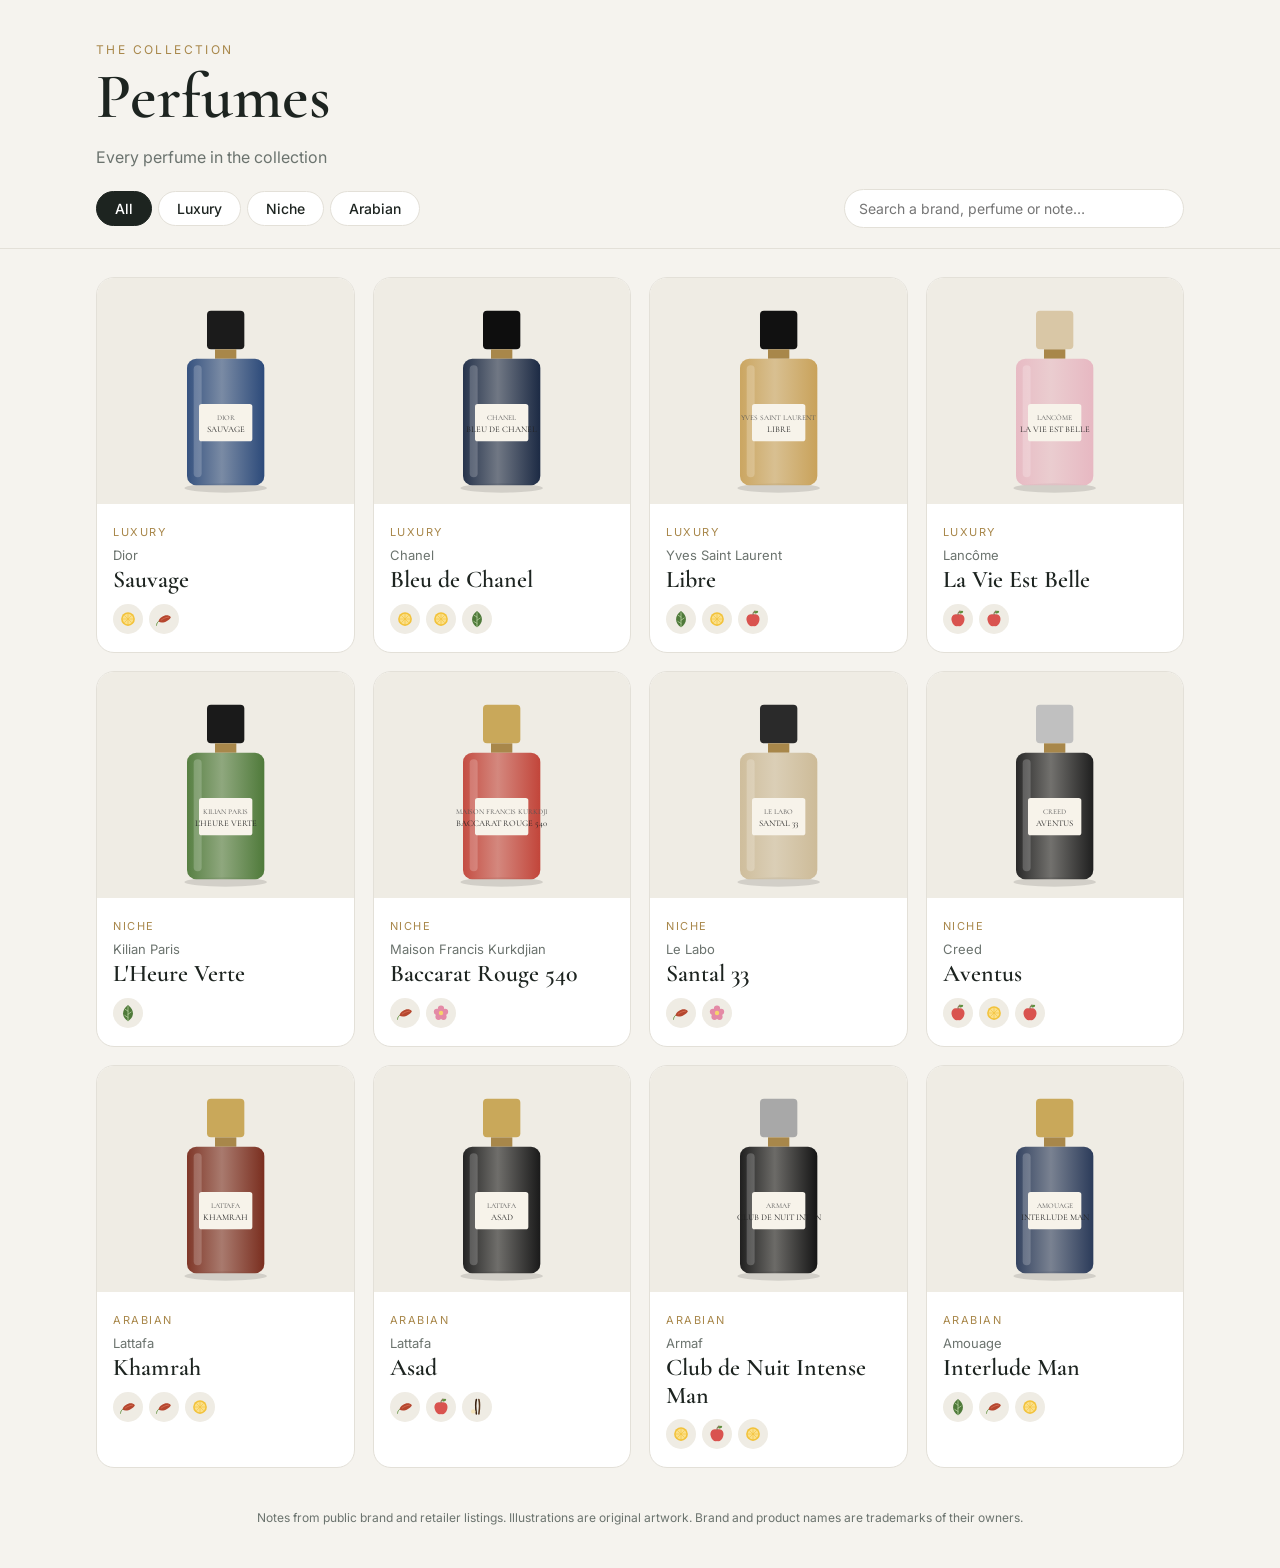
==== perfume/index.html @ 39f1ff98 "Turn perfume page into catalog with Luxury, Niche and Arabian sections Cards open a detail popup wit" ====
<!doctype html>
<html lang="en">
<head>
<meta charset="utf-8">
<meta name="viewport" content="width=device-width, initial-scale=1">
<title>Perfume Collection</title>
<meta name="description" content="Luxury, niche and Arabian perfumes with full notes pyramids.">
<link rel="preconnect" href="https://fonts.googleapis.com">
<link href="https://fonts.googleapis.com/css2?family=Cormorant+Garamond:wght@500;600&family=Inter:wght@400;500;600&display=swap" rel="stylesheet">
<link rel="stylesheet" href="style.css">
</head>
<body>
<header class="top">
  <div class="wrap">
    <p class="eyebrow">The Collection</p>
    <h1>Perfumes</h1>
    <p class="muted" id="catDesc"></p>
    <div class="bar">
      <nav id="tabs" role="tablist" aria-label="Categories"></nav>
      <input id="search" type="search" placeholder="Search a brand, perfume or note…" aria-label="Search">
    </div>
  </div>
</header>

<main class="wrap">
  <div id="grid" class="grid"></div>
  <p class="foot">Notes from public brand and retailer listings. Illustrations are original artwork. Brand and product names are trademarks of their owners.</p>
</main>

<dialog id="detail" aria-labelledby="dTitle">
  <button id="closeBtn" class="close" aria-label="Close">×</button>
  <div id="detailBody"></div>
</dialog>

<script src="perfumes.js"></script>
<script src="app.js"></script>
</body>
</html>
---- perfume/style.css ----
:root{
  --bg:#f5f3ee; --card:#fff; --ink:#1d2420; --muted:#6b736e; --line:#e3e0d8;
  --accent:#1d2420; --accent-ink:#fff; --gold:#a8874a; --soft:#efece4;
}
@media (prefers-color-scheme: dark){
  :root:not([data-theme="light"]){
    --bg:#111412; --card:#1a1e1b; --ink:#ecefe9; --muted:#9aa39d; --line:#2c332f;
    --accent:#e7d6b0; --accent-ink:#111; --gold:#cfae6e; --soft:#222824;
  }
}
:root[data-theme="dark"]{
  --bg:#111412; --card:#1a1e1b; --ink:#ecefe9; --muted:#9aa39d; --line:#2c332f;
  --accent:#e7d6b0; --accent-ink:#111; --gold:#cfae6e; --soft:#222824;
}
*{box-sizing:border-box}
body{margin:0;background:var(--bg);color:var(--ink);font:16px/1.6 Inter,system-ui,sans-serif}
.wrap{max-width:1120px;margin:0 auto;padding:0 16px}
h1,h2,h3{font-family:"Cormorant Garamond",Georgia,serif;font-weight:600;margin:0}
h1{font-size:clamp(40px,7vw,64px);line-height:1}
.muted{color:var(--muted)}
.eyebrow{font-size:12px;letter-spacing:.2em;text-transform:uppercase;color:var(--gold);margin:0 0 6px}

/* Header + tabs */
.top{padding:40px 0 20px;border-bottom:1px solid var(--line);margin-bottom:28px;position:sticky;top:-150px;background:var(--bg);z-index:5}
.bar{display:flex;flex-wrap:wrap;gap:12px;justify-content:space-between;align-items:center;margin-top:18px}
#tabs{display:flex;gap:6px;flex-wrap:wrap}
#tabs button{font:500 14px Inter,sans-serif;border:1px solid var(--line);background:var(--card);color:var(--ink);padding:8px 18px;border-radius:999px;cursor:pointer}
#tabs button[aria-selected="true"]{background:var(--accent);color:var(--accent-ink);border-color:var(--accent)}
#search{flex:1;min-width:200px;max-width:340px;font:14px Inter,sans-serif;padding:10px 14px;border-radius:999px;border:1px solid var(--line);background:var(--card);color:var(--ink)}

/* Grid of cards */
.grid{display:grid;grid-template-columns:repeat(auto-fill,minmax(220px,1fr));gap:18px}
.pcard{all:unset;cursor:pointer;background:var(--card);border:1px solid var(--line);border-radius:18px;overflow:hidden;display:flex;flex-direction:column;transition:transform .2s,box-shadow .2s}
.pcard:hover,.pcard:focus-visible{transform:translateY(-4px);box-shadow:0 14px 30px rgba(0,0,0,.08)}
.pcard:focus-visible{outline:2px solid var(--gold);outline-offset:2px}
.pimg{background:var(--soft);display:flex;justify-content:center;padding:18px 0 8px}
.pimg svg,.pimg img{height:200px;width:auto}
.pbody{padding:14px 16px 18px}
.pcat{font-size:11px;letter-spacing:.14em;text-transform:uppercase;color:var(--gold)}
.pbrand{font-size:13px;color:var(--muted);margin-top:2px}
.pname{font-family:"Cormorant Garamond",serif;font-size:24px;font-weight:600;line-height:1.15}
.pnotes{display:flex;gap:6px;margin-top:10px}
.pnotes span,.note .ic{position:relative;overflow:hidden}
.nphoto{position:absolute;inset:0;width:100%;height:100%;object-fit:cover;border-radius:50%}
.pnotes span{width:30px;height:30px;border-radius:50%;background:var(--soft);display:grid;place-items:center}
.pnotes svg{width:20px;height:20px}
.empty{grid-column:1/-1;text-align:center;color:var(--muted);padding:40px}

/* Detail popup */
dialog{border:none;border-radius:22px;padding:0;width:min(900px,calc(100% - 24px));max-height:calc(100% - 32px);background:var(--card);color:var(--ink)}
dialog::backdrop{background:rgba(10,12,11,.55);backdrop-filter:blur(3px)}
dialog[open]{animation:pop .25s ease}
@keyframes pop{from{opacity:0;transform:translateY(12px)}to{opacity:1;transform:none}}
#detailBody{padding:28px}
.close{position:sticky;top:12px;float:right;margin:12px 12px 0 0;width:40px;height:40px;border-radius:50%;border:1px solid var(--line);background:var(--card);color:var(--ink);font-size:24px;line-height:1;cursor:pointer;z-index:2}
.dhero{display:grid;grid-template-columns:240px 1fr;gap:28px;align-items:center}
.dimg{background:radial-gradient(circle at 50% 45%,color-mix(in srgb,var(--tint) 22%,transparent),transparent 70%);display:flex;justify-content:center;border-radius:16px}
.dimg svg,.dimg img{width:100%;max-width:220px;height:auto}
.dhero h2{font-size:clamp(32px,5vw,46px);line-height:1.05}
.chips{display:flex;flex-wrap:wrap;gap:6px;margin:12px 0}
.chips span{background:var(--accent);color:var(--accent-ink);font-size:12px;font-weight:600;padding:4px 12px;border-radius:999px}
.facts{display:grid;grid-template-columns:repeat(auto-fit,minmax(130px,1fr));gap:12px;margin-top:10px}
.fact{border-top:2px solid var(--gold);padding-top:6px;font-size:14px}
.fact b{display:block;font-size:11px;text-transform:uppercase;letter-spacing:.1em;color:var(--muted)}
.ptitle{text-align:center;font-size:30px;margin:34px 0 4px}
.tier{margin-top:18px;padding-top:14px;border-top:1px solid var(--line)}
.tier h4{font:600 12px Inter,sans-serif;text-transform:uppercase;letter-spacing:.14em;color:var(--gold);text-align:center;margin:0 0 12px}
.notes{display:flex;flex-wrap:wrap;justify-content:center;gap:14px}
.note{width:96px;text-align:center;font-size:13px}
.note .ic{width:68px;height:68px;margin:0 auto 6px;border-radius:50%;background:var(--soft);display:grid;place-items:center}
.note .ic svg{width:42px;height:42px}
.foot{font-size:12px;color:var(--muted);text-align:center;margin:40px 0}

@media (max-width:640px){
  .dhero{grid-template-columns:1fr;text-align:center}
  .dimg svg{max-width:160px}
  .chips{justify-content:center}
  #detailBody{padding:20px 16px}
  .pimg svg{height:160px}
  .grid{grid-template-columns:repeat(2,1fr);gap:12px}
  .pname{font-size:20px}
}
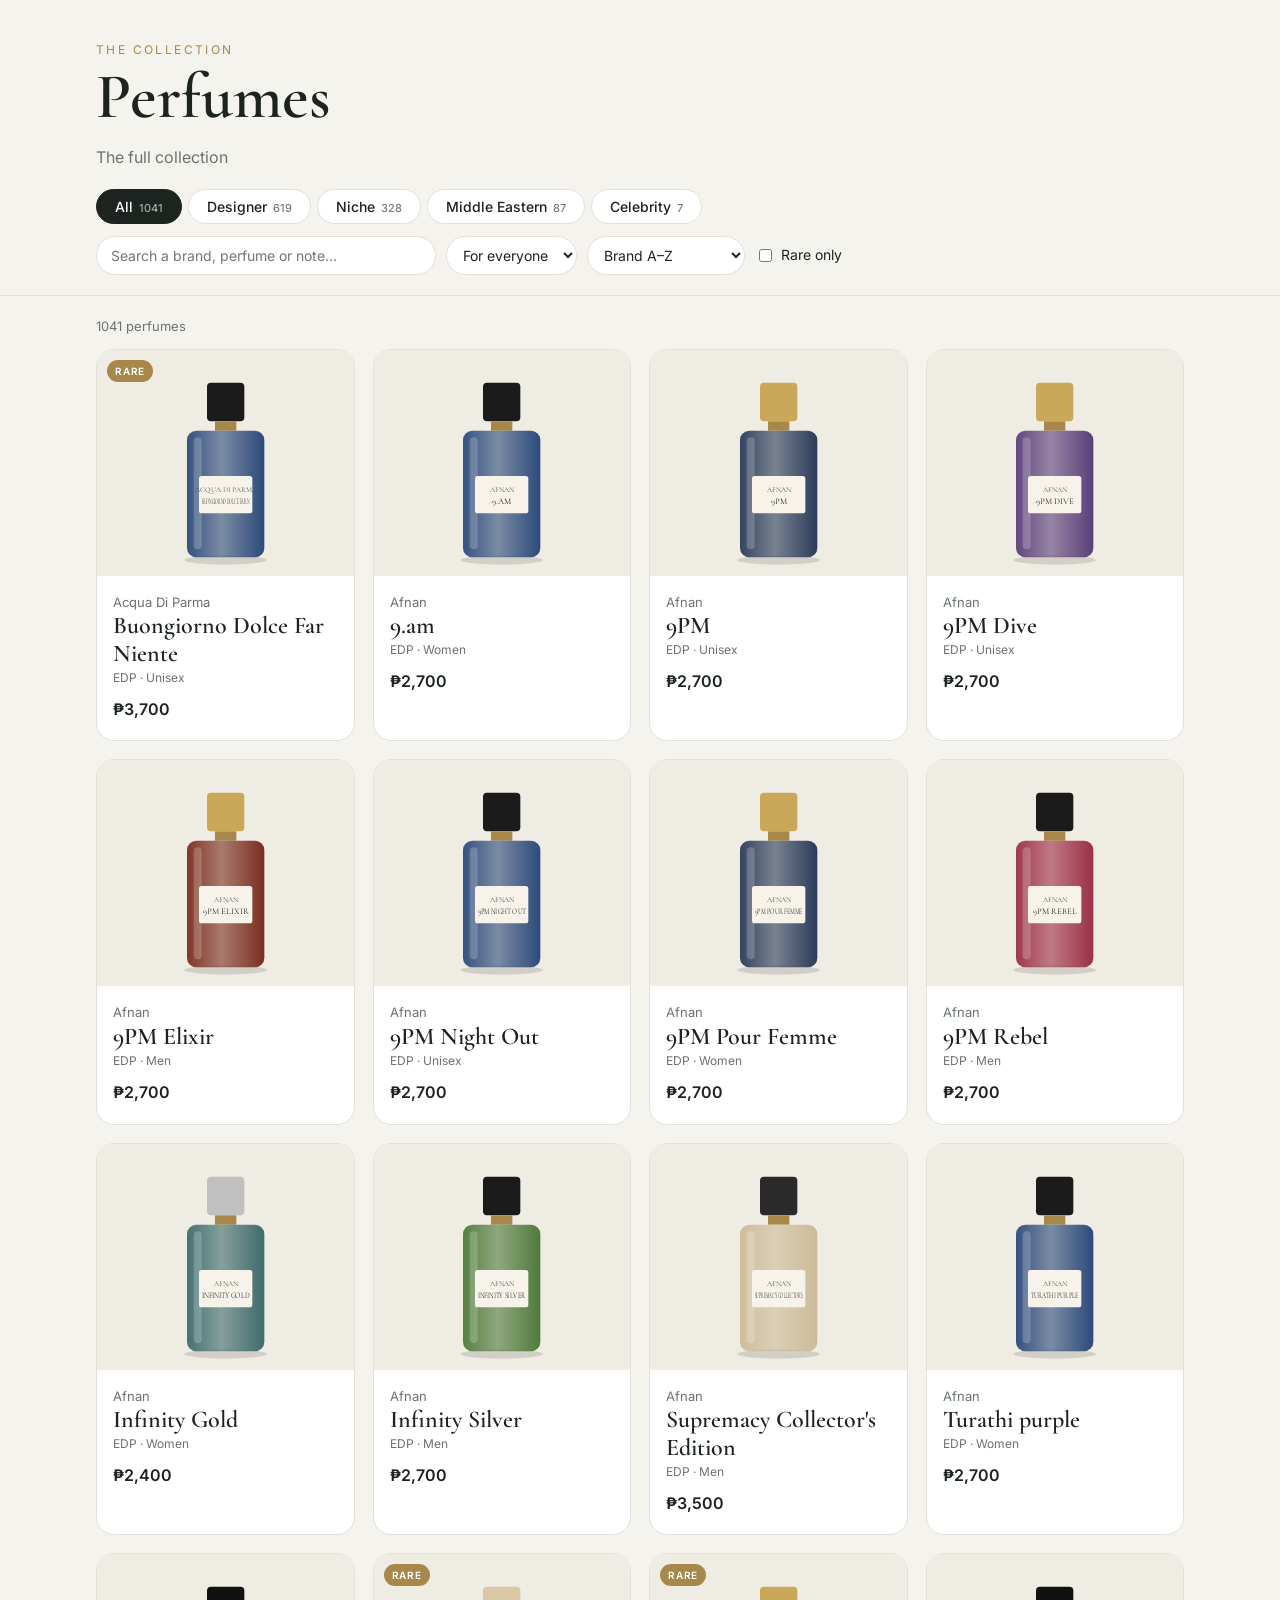
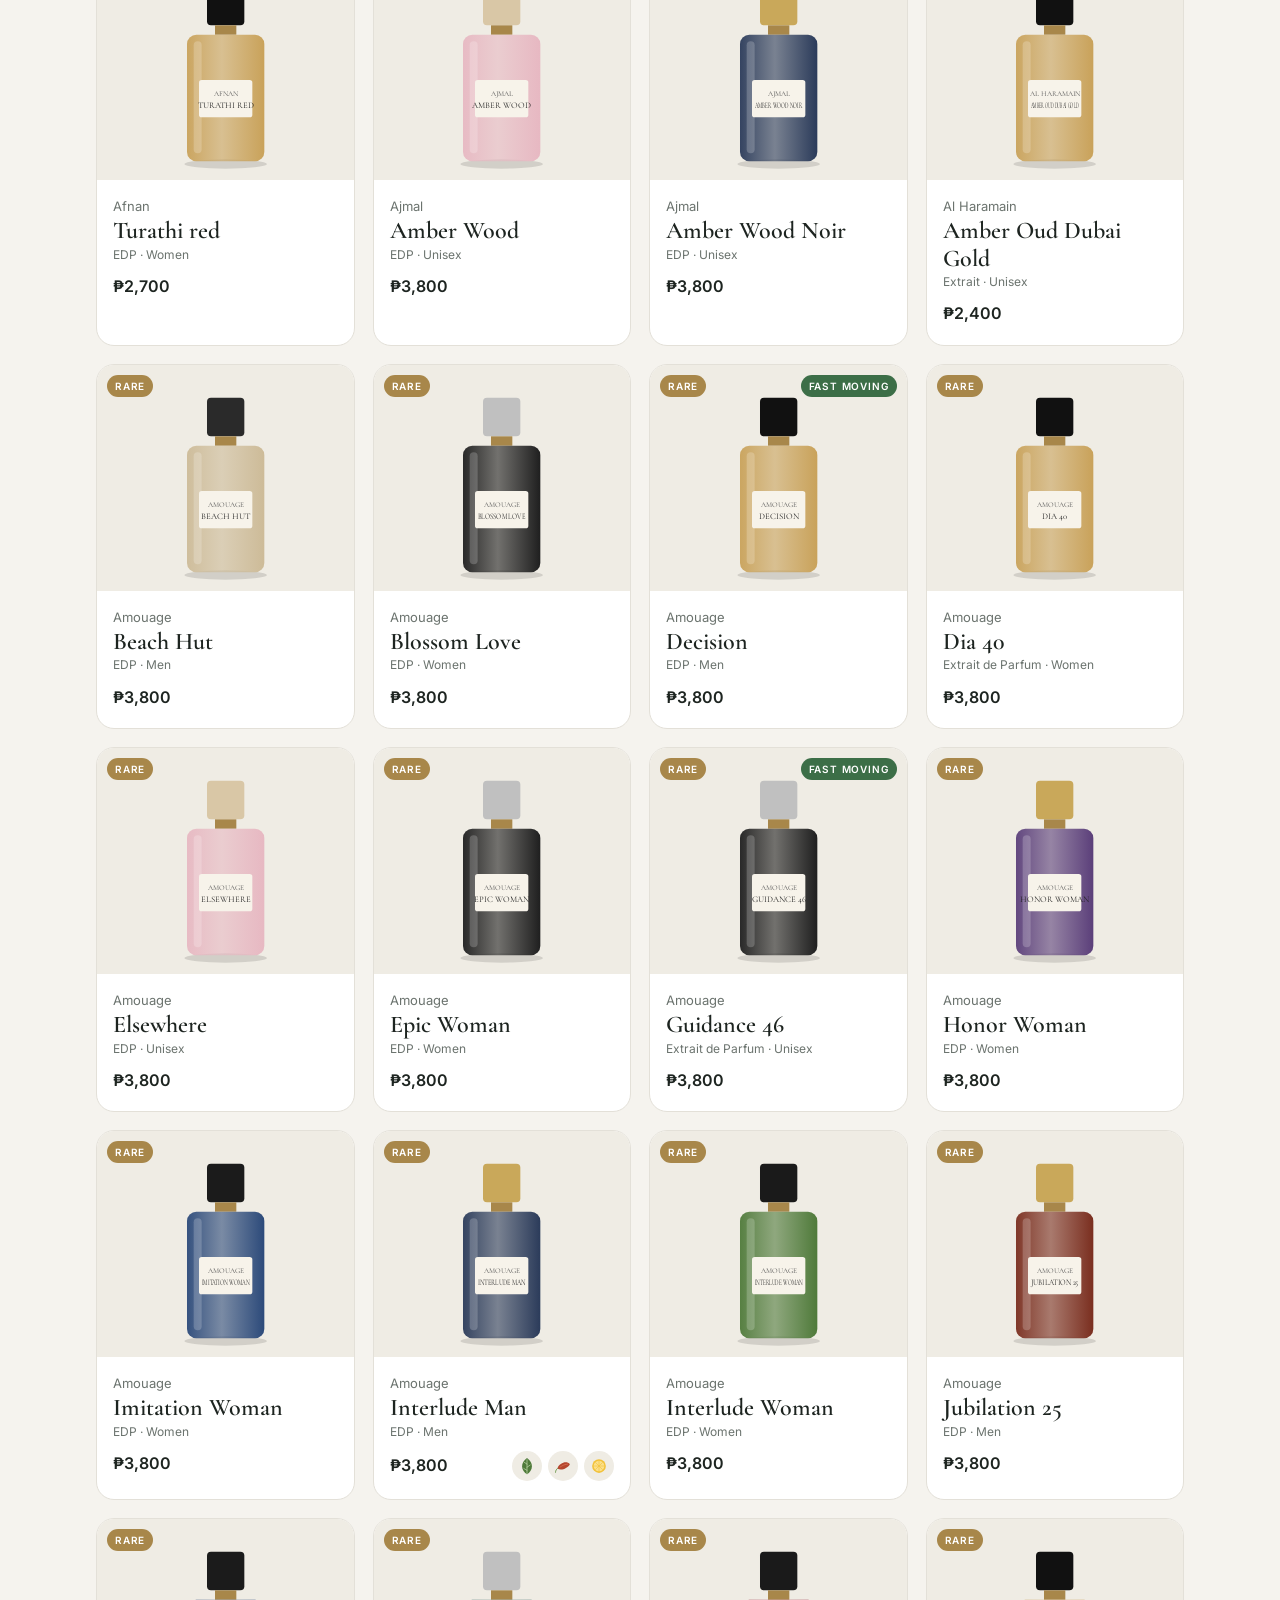
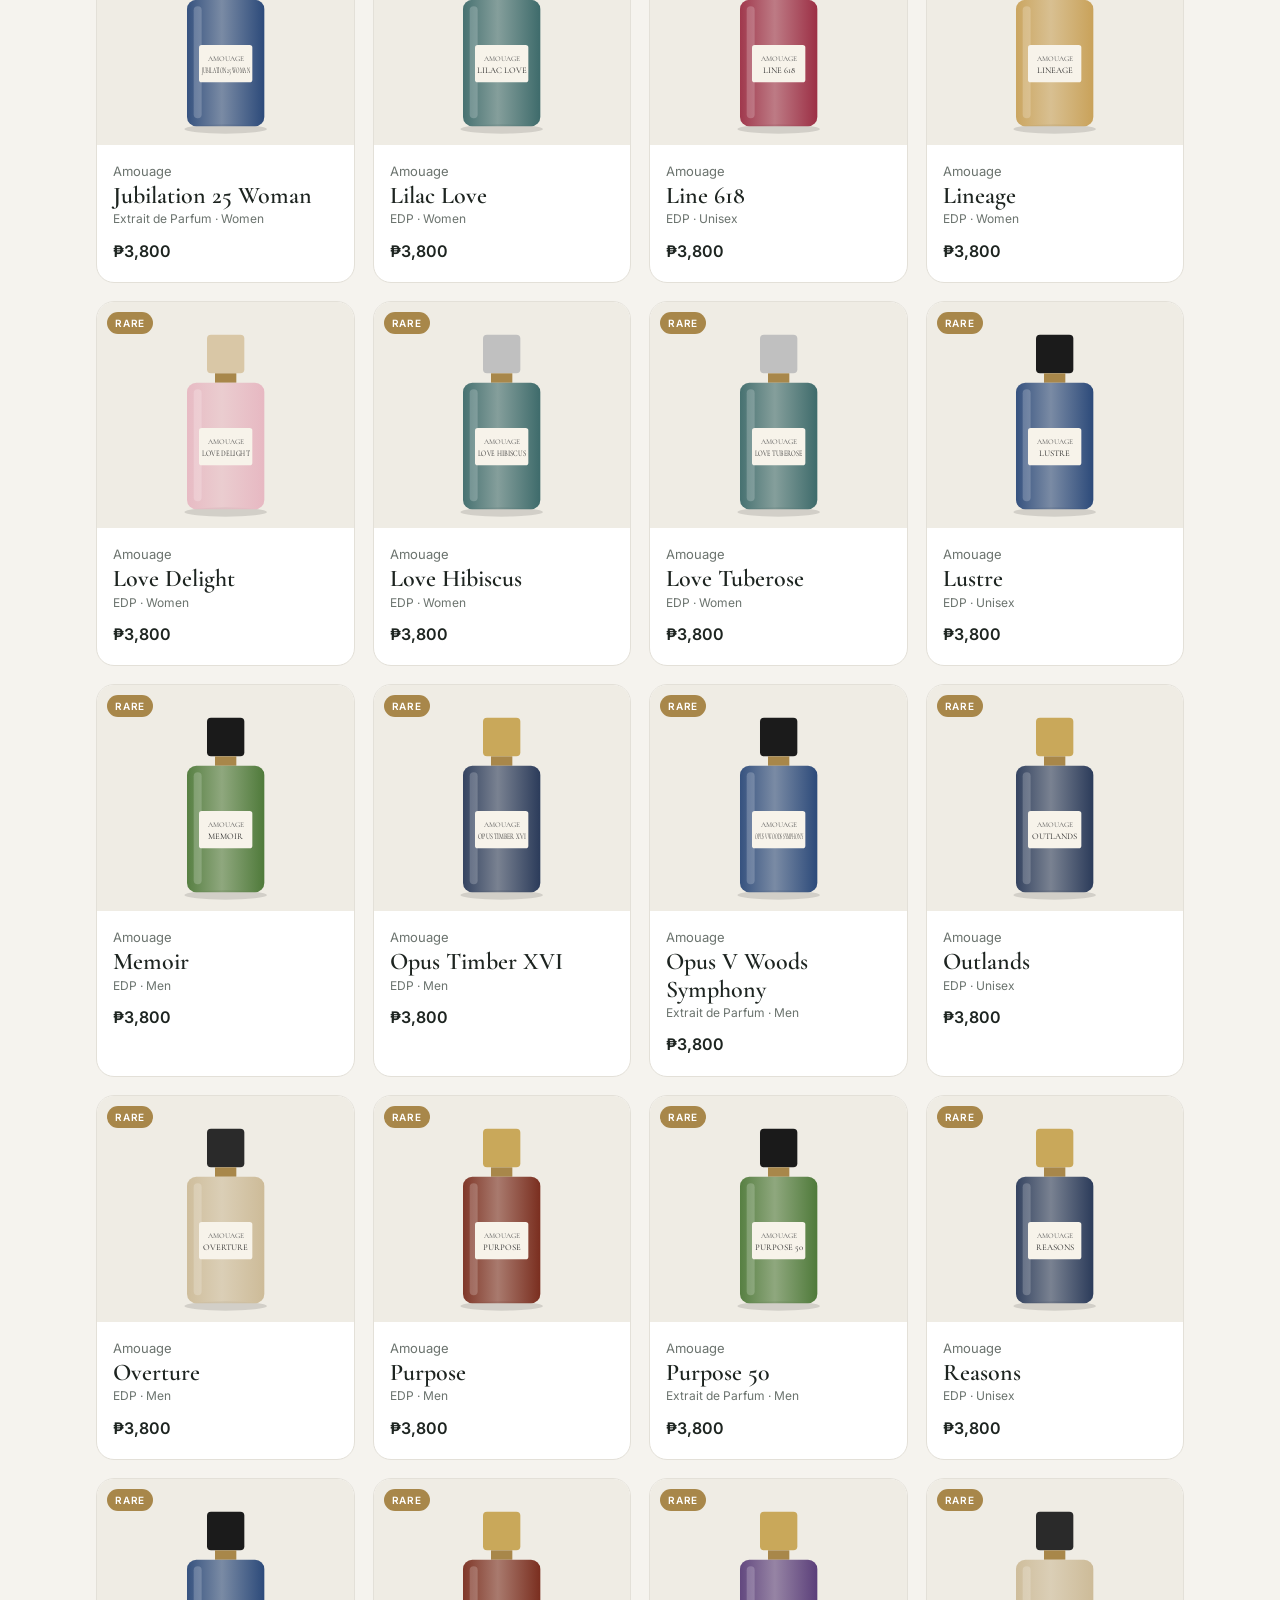
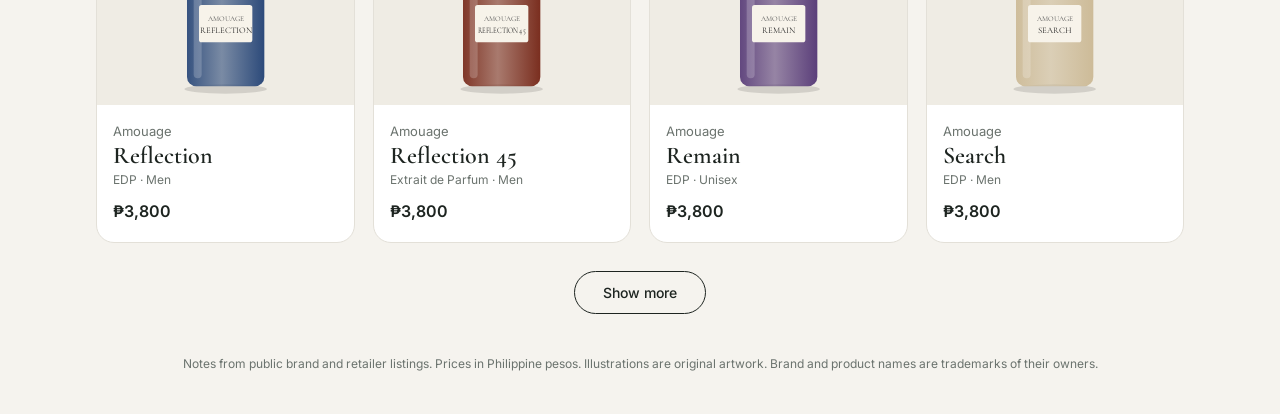
==== commit e68d6244: "Build perfume catalog from the perfume menu sheet Loads all 1,041 perfumes with price, concentration" ====
--- a/perfume/index.html
+++ b/perfume/index.html
@@ -4,7 +4,7 @@
 <meta charset="utf-8">
 <meta name="viewport" content="width=device-width, initial-scale=1">
 <title>Perfume Collection</title>
-<meta name="description" content="Luxury, niche and Arabian perfumes with full notes pyramids.">
+<meta name="description" content="Designer, niche, Middle Eastern and celebrity perfumes with prices and notes pyramids.">
 <link rel="preconnect" href="https://fonts.googleapis.com">
 <link href="https://fonts.googleapis.com/css2?family=Cormorant+Garamond:wght@500;600&family=Inter:wght@400;500;600&display=swap" rel="stylesheet">
 <link rel="stylesheet" href="style.css">
@@ -17,14 +17,21 @@
     <p class="muted" id="catDesc"></p>
     <div class="bar">
       <nav id="tabs" role="tablist" aria-label="Categories"></nav>
+    </div>
+    <div class="filters">
       <input id="search" type="search" placeholder="Search a brand, perfume or note…" aria-label="Search">
+      <select id="gender" aria-label="Gender"><option value="">For everyone</option><option>Men</option><option>Women</option><option>Unisex</option></select>
+      <select id="sort" aria-label="Sort"><option value="brand">Brand A–Z</option><option value="low">Price: low to high</option><option value="high">Price: high to low</option><option value="notes">With notes first</option></select>
+      <label class="toggle"><input id="rare" type="checkbox"> Rare only</label>
     </div>
   </div>
 </header>
 
 <main class="wrap">
+  <p id="count" class="muted count"></p>
   <div id="grid" class="grid"></div>
-  <p class="foot">Notes from public brand and retailer listings. Illustrations are original artwork. Brand and product names are trademarks of their owners.</p>
+  <button id="more" class="more">Show more</button>
+  <p class="foot">Notes from public brand and retailer listings. Prices in Philippine pesos. Illustrations are original artwork. Brand and product names are trademarks of their owners.</p>
 </main>
 
 <dialog id="detail" aria-labelledby="dTitle">
@@ -32,7 +39,8 @@
   <div id="detailBody"></div>
 </dialog>
 
-<script src="perfumes.js"></script>
+<script src="catalog.js"></script>
+<script src="notes.js"></script>
 <script src="app.js"></script>
 </body>
 </html>
--- a/perfume/style.css
+++ b/perfume/style.css
@@ -21,11 +21,15 @@
 .eyebrow{font-size:12px;letter-spacing:.2em;text-transform:uppercase;color:var(--gold);margin:0 0 6px}
 
 /* Header + tabs */
-.top{padding:40px 0 20px;border-bottom:1px solid var(--line);margin-bottom:28px;position:sticky;top:-150px;background:var(--bg);z-index:5}
+.top{padding:40px 0 20px;border-bottom:1px solid var(--line);margin-bottom:20px}
 .bar{display:flex;flex-wrap:wrap;gap:12px;justify-content:space-between;align-items:center;margin-top:18px}
 #tabs{display:flex;gap:6px;flex-wrap:wrap}
 #tabs button{font:500 14px Inter,sans-serif;border:1px solid var(--line);background:var(--card);color:var(--ink);padding:8px 18px;border-radius:999px;cursor:pointer}
 #tabs button[aria-selected="true"]{background:var(--accent);color:var(--accent-ink);border-color:var(--accent)}
+.filters{display:flex;flex-wrap:wrap;gap:10px;margin-top:12px;align-items:center}
+.filters select{font:14px Inter,sans-serif;padding:9px 12px;border-radius:999px;border:1px solid var(--line);background:var(--card);color:var(--ink)}
+.toggle{font-size:14px;display:flex;gap:6px;align-items:center;cursor:pointer}
+#tabs small{opacity:.6;font-size:11px;margin-left:2px}
 #search{flex:1;min-width:200px;max-width:340px;font:14px Inter,sans-serif;padding:10px 14px;border-radius:999px;border:1px solid var(--line);background:var(--card);color:var(--ink)}
 
 /* Grid of cards */
@@ -80,3 +84,19 @@
   .grid{grid-template-columns:repeat(2,1fr);gap:12px}
   .pname{font-size:20px}
 }
+
+/* Catalog extras */
+.pimg{position:relative}
+.badge{position:absolute;top:10px;left:10px;font-size:10px;font-weight:600;letter-spacing:.08em;text-transform:uppercase;padding:3px 8px;border-radius:999px;background:var(--gold);color:#fff;z-index:1}
+.badge.fast{left:auto;right:10px;background:#3c6e47}
+.dprice .badge{position:static;margin-left:6px;vertical-align:middle}
+.pmeta{font-size:12px;color:var(--muted)}
+.prow{display:flex;justify-content:space-between;align-items:center;margin-top:10px;gap:8px}
+.price{font-weight:600}
+.prow .pnotes{margin:0}
+.dprice{font-size:20px;font-weight:600;margin:6px 0 4px}
+.count{font-size:13px;margin:0 0 12px}
+.more{display:block;margin:28px auto 0;font:500 14px Inter,sans-serif;padding:12px 28px;border-radius:999px;border:1px solid var(--ink);background:transparent;color:var(--ink);cursor:pointer}
+.more[hidden]{display:none}
+.soon{text-align:center;margin-top:30px;padding:24px;border:1px dashed var(--line);border-radius:16px}
+.soon h3{font-size:26px}
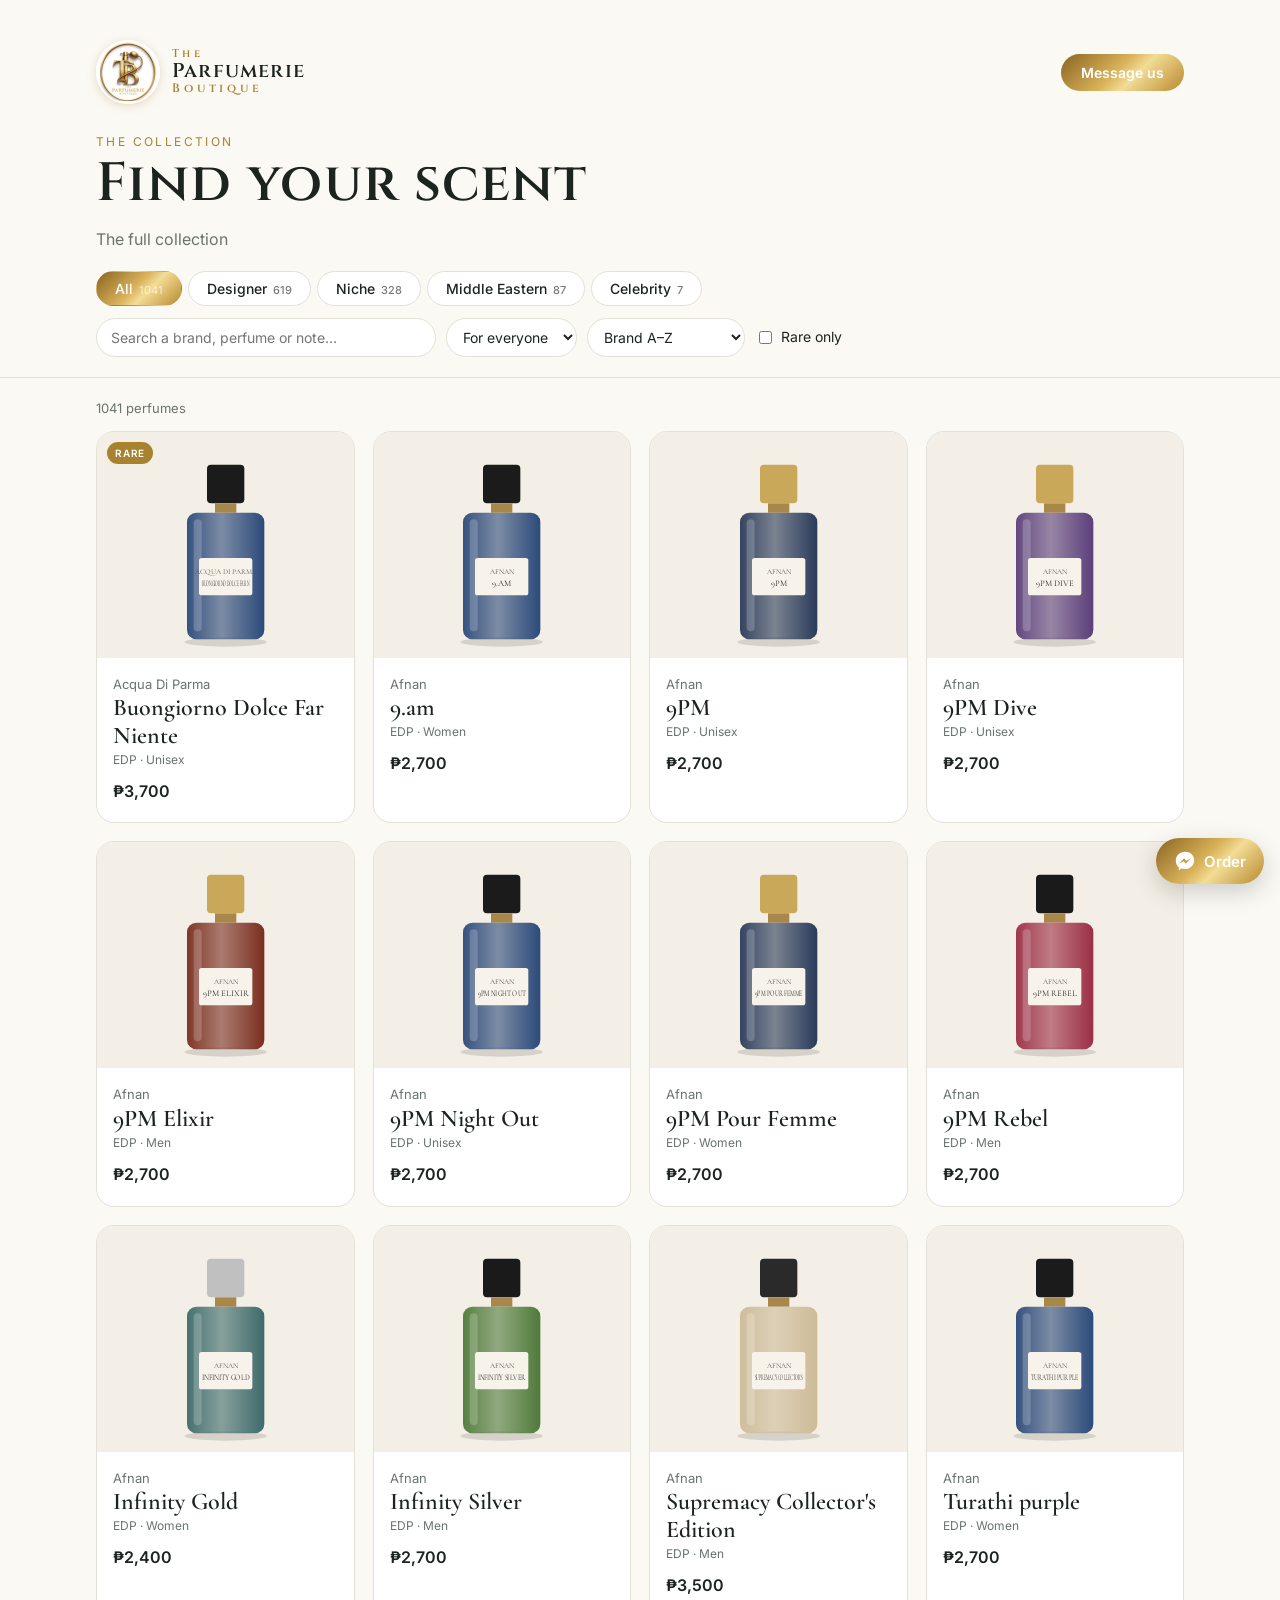
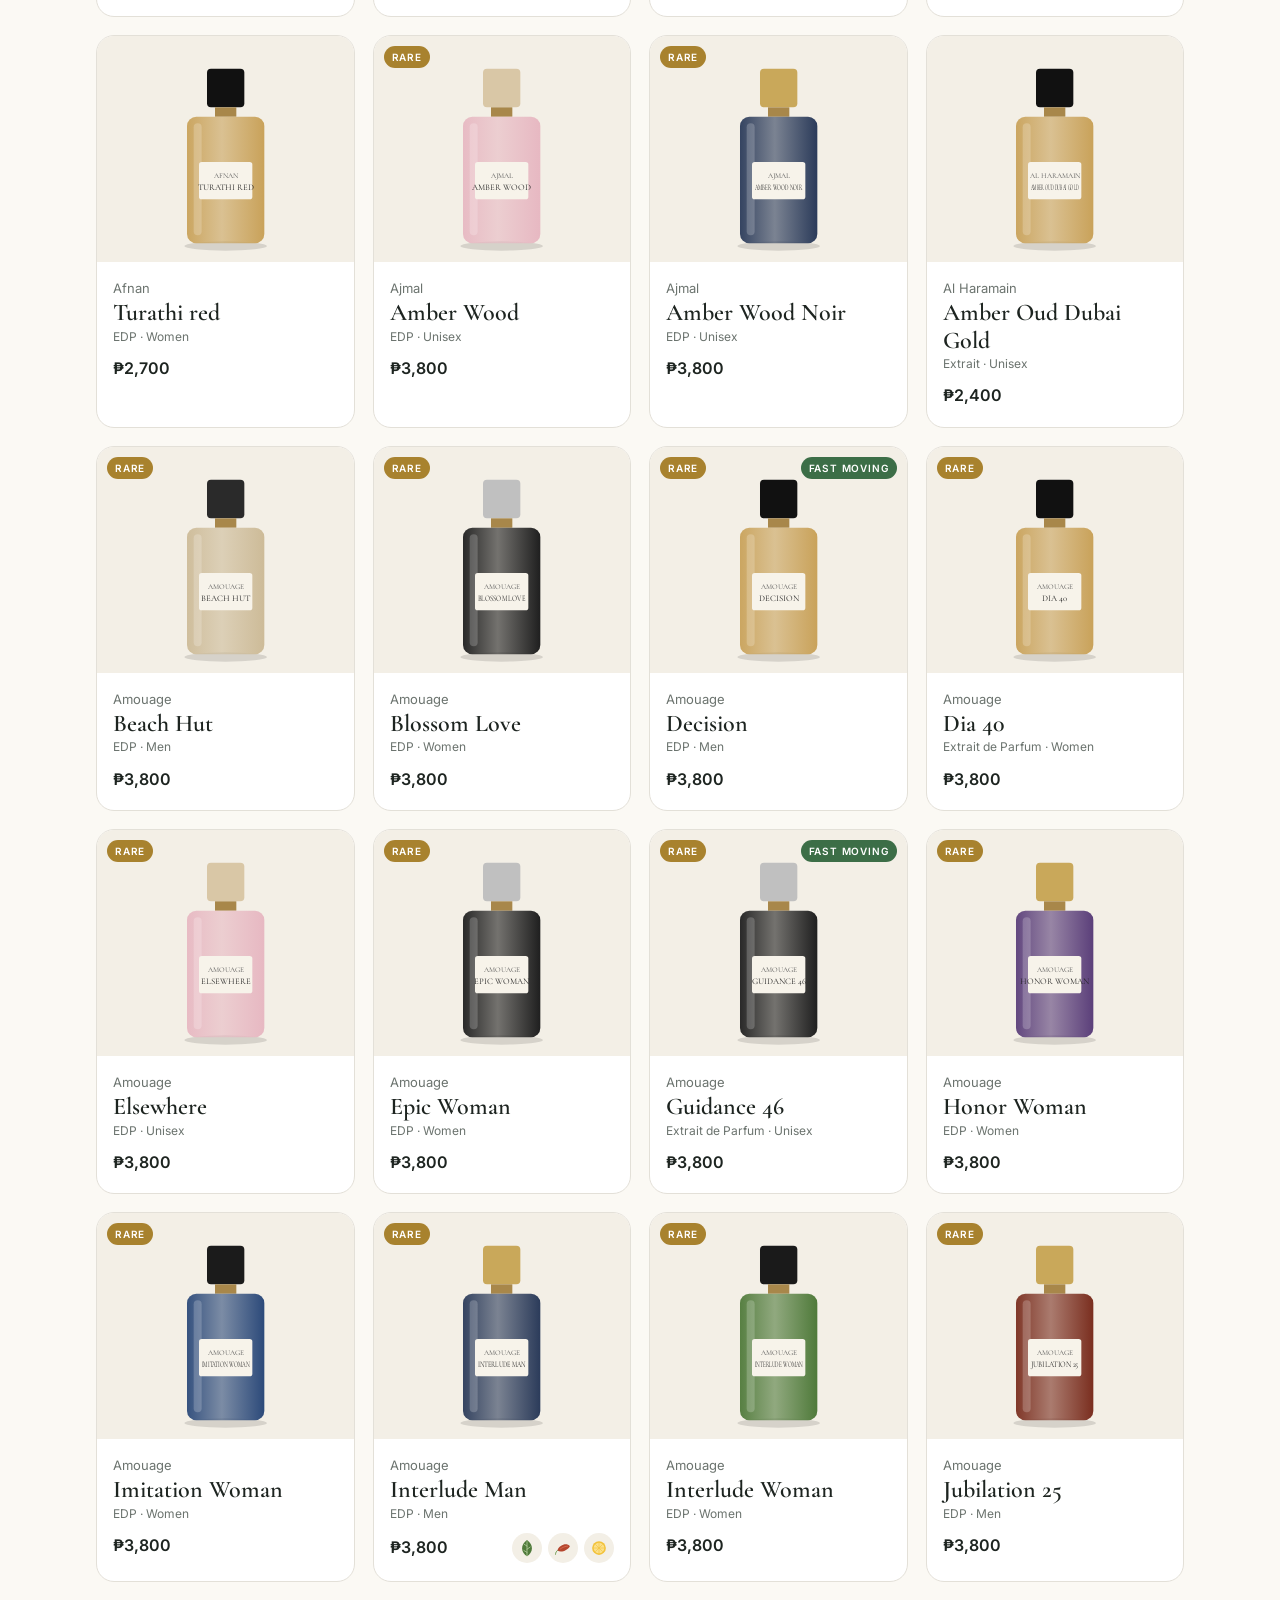
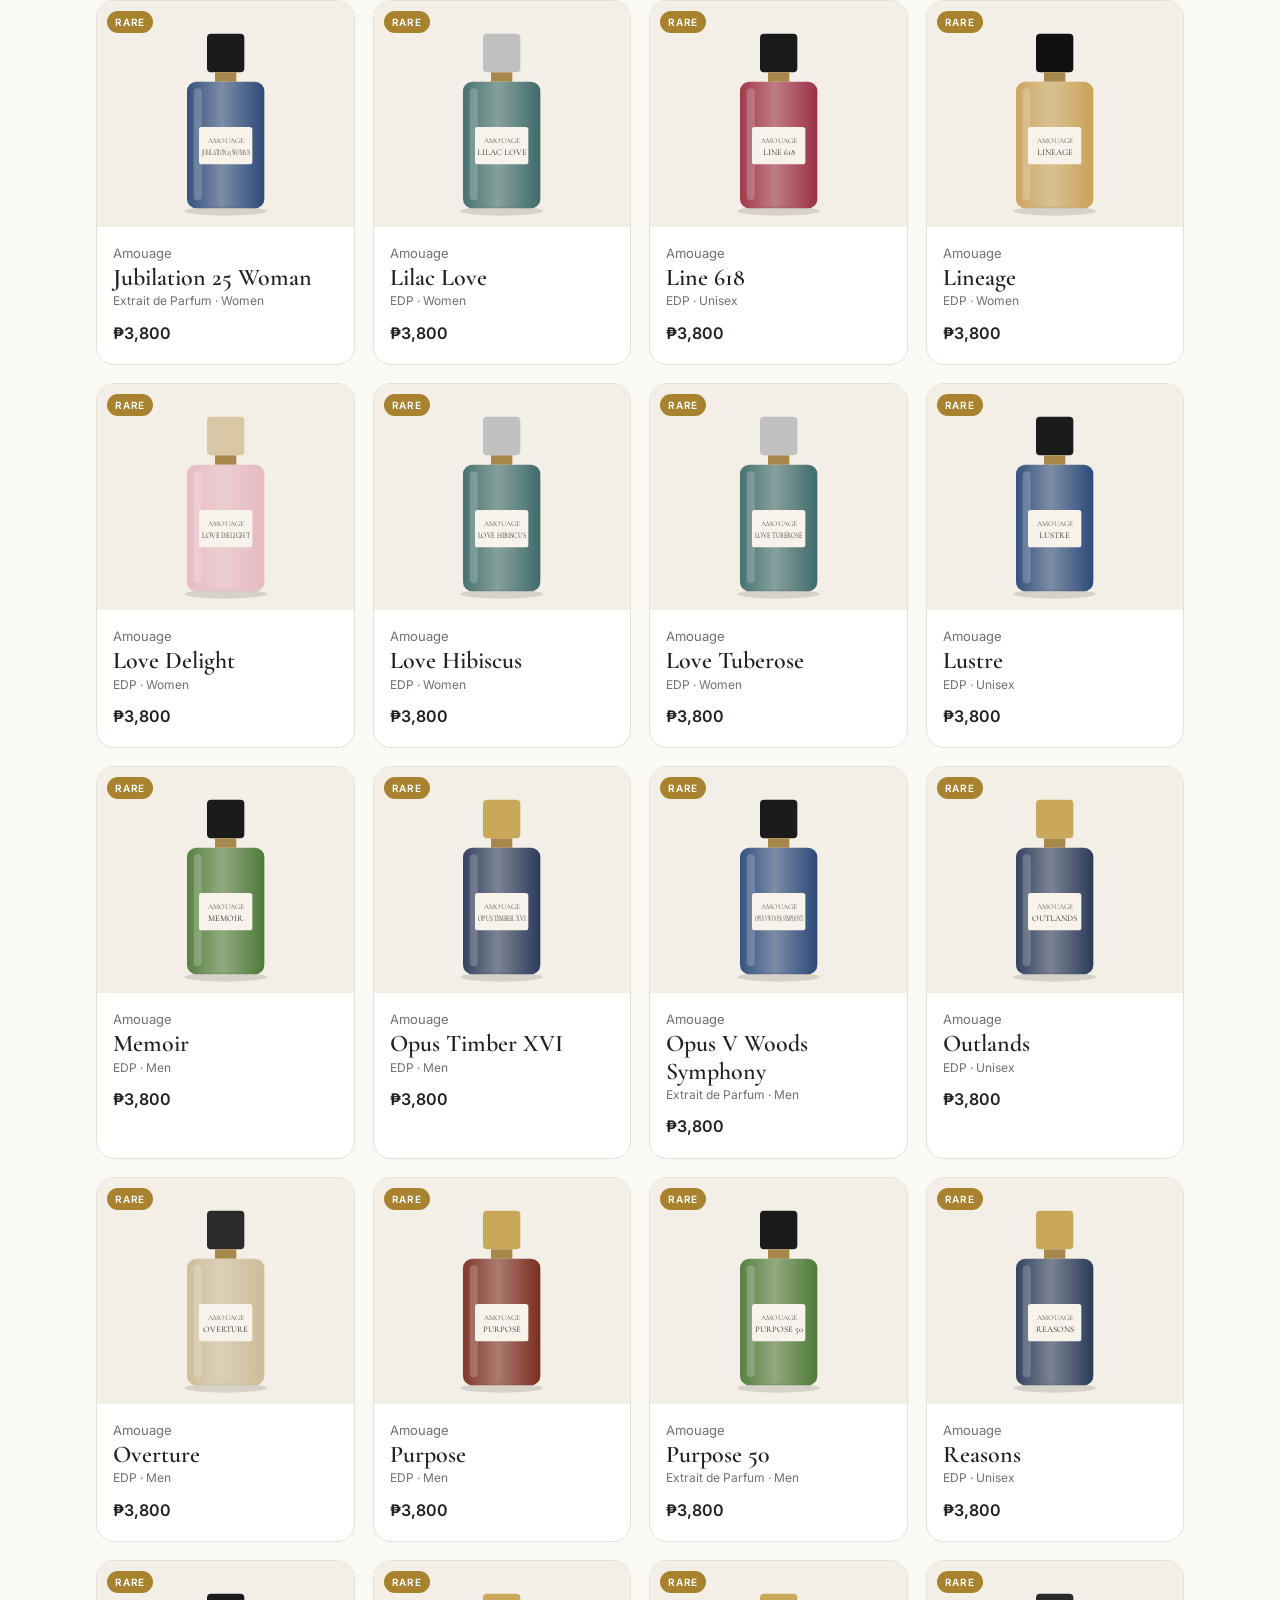
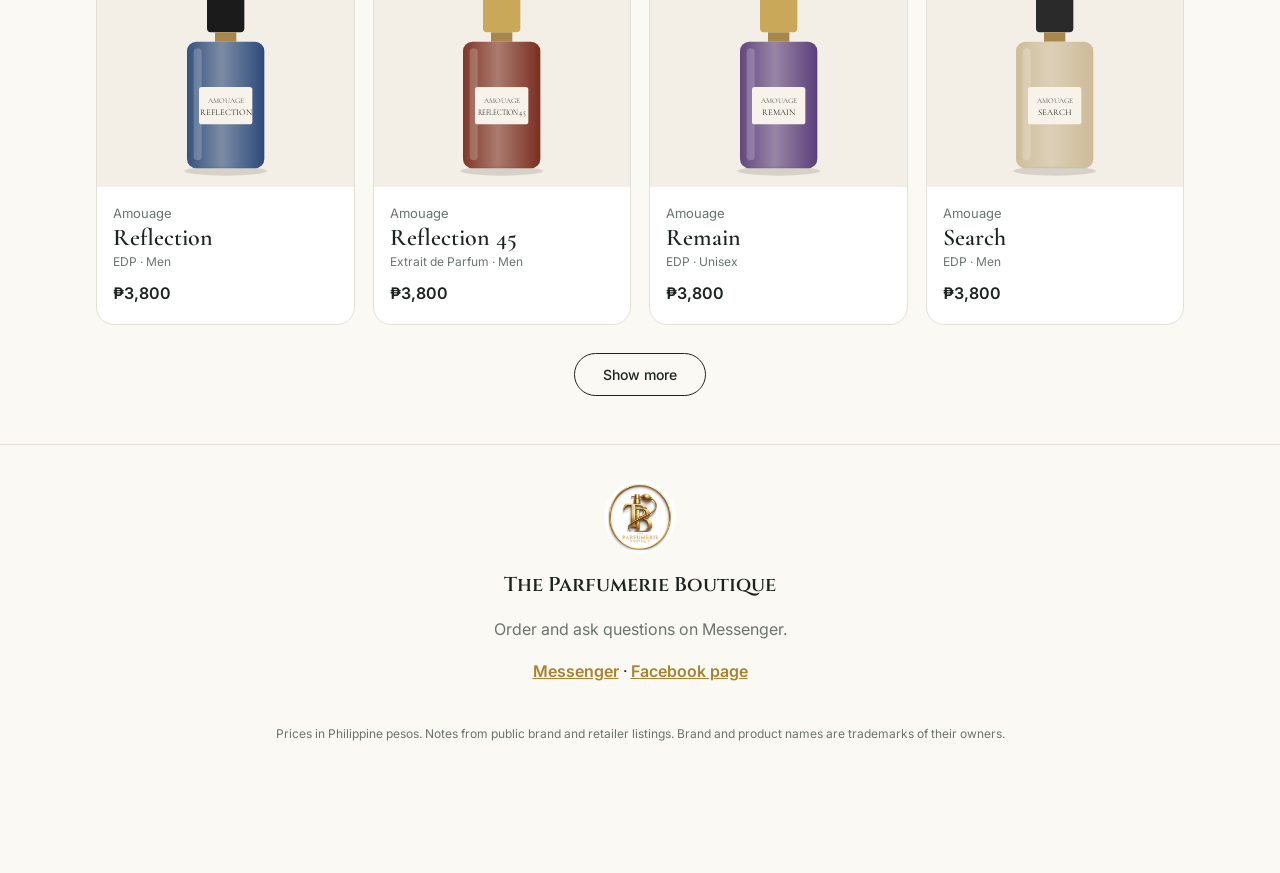
==== commit 42f54005: "Brand catalog as The Parfumerie Boutique with Messenger ordering Adds the logo, name and gold theme," ====
--- a/perfume/index.html
+++ b/perfume/index.html
@@ -3,17 +3,29 @@
 <head>
 <meta charset="utf-8">
 <meta name="viewport" content="width=device-width, initial-scale=1">
-<title>Perfume Collection</title>
-<meta name="description" content="Designer, niche, Middle Eastern and celebrity perfumes with prices and notes pyramids.">
+<title>The Parfumerie Boutique</title>
+<meta name="description" content="The Parfumerie Boutique: designer, niche, Middle Eastern and celebrity perfumes. Browse prices and notes, then order on Messenger.">
+<meta property="og:title" content="The Parfumerie Boutique">
+<meta property="og:description" content="Designer, niche and Middle Eastern perfumes. Tap a scent, see its notes, order on Messenger.">
+<meta property="og:image" content="img/logo.webp">
+<link rel="icon" href="img/favicon.png">
+<link rel="apple-touch-icon" href="img/apple-touch-icon.png">
 <link rel="preconnect" href="https://fonts.googleapis.com">
-<link href="https://fonts.googleapis.com/css2?family=Cormorant+Garamond:wght@500;600&family=Inter:wght@400;500;600&display=swap" rel="stylesheet">
+<link href="https://fonts.googleapis.com/css2?family=Cinzel:wght@500;600&family=Cormorant+Garamond:wght@500;600&family=Inter:wght@400;500;600&display=swap" rel="stylesheet">
 <link rel="stylesheet" href="style.css">
 </head>
 <body>
 <header class="top">
   <div class="wrap">
+    <div class="brandbar">
+      <a class="brand" href="./">
+        <img src="img/logo.webp" alt="The Parfumerie Boutique logo" width="64" height="64">
+        <span><small>The</small>Parfumerie <em>Boutique</em></span>
+      </a>
+      <a class="msg-top" href="https://m.me/theparfumerieboutique" target="_blank" rel="noopener">Message us</a>
+    </div>
     <p class="eyebrow">The Collection</p>
-    <h1>Perfumes</h1>
+    <h1>Find your scent</h1>
     <p class="muted" id="catDesc"></p>
     <div class="bar">
       <nav id="tabs" role="tablist" aria-label="Categories"></nav>
@@ -31,8 +43,23 @@
   <p id="count" class="muted count"></p>
   <div id="grid" class="grid"></div>
   <button id="more" class="more">Show more</button>
-  <p class="foot">Notes from public brand and retailer listings. Prices in Philippine pesos. Illustrations are original artwork. Brand and product names are trademarks of their owners.</p>
 </main>
+
+<footer class="site-foot">
+  <div class="wrap">
+    <img src="img/logo.webp" alt="" width="72" height="72">
+    <p class="foot-name">The Parfumerie Boutique</p>
+    <p class="muted">Order and ask questions on Messenger.</p>
+    <p><a href="https://m.me/theparfumerieboutique" target="_blank" rel="noopener">Messenger</a> · <a href="https://www.facebook.com/theparfumerieboutique" target="_blank" rel="noopener">Facebook page</a></p>
+    <p class="foot">Prices in Philippine pesos. Notes from public brand and retailer listings. Brand and product names are trademarks of their owners.</p>
+  </div>
+</footer>
+
+<a class="fab" href="https://m.me/theparfumerieboutique" target="_blank" rel="noopener" aria-label="Message The Parfumerie Boutique on Messenger">
+  <svg viewBox="0 0 24 24" aria-hidden="true"><path fill="currentColor" d="M12 2C6.4 2 2 6.1 2 11.6c0 2.9 1.2 5.4 3.2 7.1V22l3-1.7c1.2.3 2.4.5 3.8.5 5.6 0 10-4.1 10-9.6S17.6 2 12 2zm1 12.9-2.6-2.7-5 2.7 5.5-5.8 2.6 2.7 4.9-2.7-5.4 5.8z"/></svg>
+  <span>Order</span>
+</a>
+<div id="toast" class="toast" role="status" aria-live="polite"></div>
 
 <dialog id="detail" aria-labelledby="dTitle">
   <button id="closeBtn" class="close" aria-label="Close">×</button>
--- a/perfume/style.css
+++ b/perfume/style.css
@@ -1,16 +1,19 @@
 :root{
-  --bg:#f5f3ee; --card:#fff; --ink:#1d2420; --muted:#6b736e; --line:#e3e0d8;
-  --accent:#1d2420; --accent-ink:#fff; --gold:#a8874a; --soft:#efece4;
+  --bg:#fbf9f4; --card:#fff; --ink:#1d2420; --muted:#6b736e; --line:#e3e0d8;
+  --accent:#1d2420; --accent-ink:#fff; --gold:#a8822e; --soft:#f3efe6;
+  --gold-grad:linear-gradient(135deg,#8a6421,#d9b25a 45%,#f3dc95 60%,#b8892f);
 }
 @media (prefers-color-scheme: dark){
   :root:not([data-theme="light"]){
     --bg:#111412; --card:#1a1e1b; --ink:#ecefe9; --muted:#9aa39d; --line:#2c332f;
-    --accent:#e7d6b0; --accent-ink:#111; --gold:#cfae6e; --soft:#222824;
+    --accent:#e7d6b0; --accent-ink:#111; --gold:#d9b25a; --soft:#222824;
+    --gold-grad:linear-gradient(135deg,#8a6421,#d9b25a 45%,#f3dc95 60%,#b8892f);
   }
 }
 :root[data-theme="dark"]{
   --bg:#111412; --card:#1a1e1b; --ink:#ecefe9; --muted:#9aa39d; --line:#2c332f;
-  --accent:#e7d6b0; --accent-ink:#111; --gold:#cfae6e; --soft:#222824;
+  --accent:#e7d6b0; --accent-ink:#111; --gold:#d9b25a; --soft:#222824;
+    --gold-grad:linear-gradient(135deg,#8a6421,#d9b25a 45%,#f3dc95 60%,#b8892f);
 }
 *{box-sizing:border-box}
 body{margin:0;background:var(--bg);color:var(--ink);font:16px/1.6 Inter,system-ui,sans-serif}
@@ -100,3 +103,40 @@
 .more[hidden]{display:none}
 .soon{text-align:center;margin-top:30px;padding:24px;border:1px dashed var(--line);border-radius:16px}
 .soon h3{font-size:26px}
+
+/* Bottle photos layered over the drawn fallback */
+.bwrap{position:relative;display:inline-block;line-height:0}
+.bphoto{position:absolute;inset:0;width:100%;height:100%;object-fit:contain;background:var(--soft)}
+.dimg .bphoto{background:var(--card)}
+.pimg .bwrap svg{height:200px;width:auto}
+.dimg .bwrap{width:100%;max-width:220px}
+.dimg .bwrap svg{width:100%;height:auto}
+@media (max-width:640px){.pimg .bwrap svg{height:160px}.dimg .bwrap{max-width:160px}}
+
+/* Brand: The Parfumerie Boutique */
+.brandbar{display:flex;justify-content:space-between;align-items:center;gap:12px;margin-bottom:28px}
+.brand{display:flex;align-items:center;gap:12px;text-decoration:none;color:var(--ink)}
+.brand img{width:64px;height:64px;border-radius:50%;box-shadow:0 2px 10px rgba(168,130,46,.25)}
+.brand span{font-family:Cinzel,serif;font-weight:600;font-size:20px;line-height:1.1;letter-spacing:.06em;display:flex;flex-direction:column}
+.brand small{font-size:11px;letter-spacing:.3em;color:var(--gold)}
+.brand em{font-style:normal;font-size:12px;letter-spacing:.32em;color:var(--gold)}
+.msg-top{font:600 14px Inter,sans-serif;text-decoration:none;color:#fff;background:var(--gold-grad);padding:10px 20px;border-radius:999px;white-space:nowrap}
+h1{font-family:Cinzel,serif;font-weight:600;font-size:clamp(32px,6vw,54px);letter-spacing:.02em}
+#tabs button[aria-selected="true"]{background:var(--gold-grad);color:#fff;border-color:transparent}
+.order{display:flex;align-items:center;justify-content:center;gap:8px;width:100%;margin-top:18px;font:600 16px Inter,sans-serif;color:#fff;background:var(--gold-grad);border:none;border-radius:999px;padding:14px 20px;cursor:pointer;box-shadow:0 6px 18px rgba(168,130,46,.3)}
+.order svg{width:20px;height:20px}
+.order:hover{filter:brightness(1.05)}
+.order-hint{font-size:12px;color:var(--muted);text-align:center;margin:8px 0 0}
+.fab{position:fixed;right:16px;bottom:16px;display:flex;align-items:center;gap:8px;text-decoration:none;color:#fff;background:var(--gold-grad);padding:12px 18px;border-radius:999px;font:600 15px Inter,sans-serif;box-shadow:0 8px 24px rgba(0,0,0,.18);z-index:10}
+.fab svg{width:22px;height:22px}
+.toast{position:fixed;left:50%;bottom:84px;transform:translate(-50%,20px);background:var(--ink);color:var(--bg);padding:10px 18px;border-radius:999px;font-size:14px;opacity:0;pointer-events:none;transition:.25s;z-index:20;max-width:calc(100% - 32px);text-align:center}
+.toast.show{opacity:1;transform:translate(-50%,0)}
+.site-foot{border-top:1px solid var(--line);margin-top:48px;padding:36px 0 90px;text-align:center}
+.site-foot img{border-radius:50%}
+.foot-name{font-family:Cinzel,serif;font-size:20px;font-weight:600;margin:8px 0 0}
+.site-foot a{color:var(--gold);font-weight:600}
+@media (max-width:640px){
+  .brand img{width:48px;height:48px}
+  .brand span{font-size:16px}
+  .msg-top{display:none}
+}
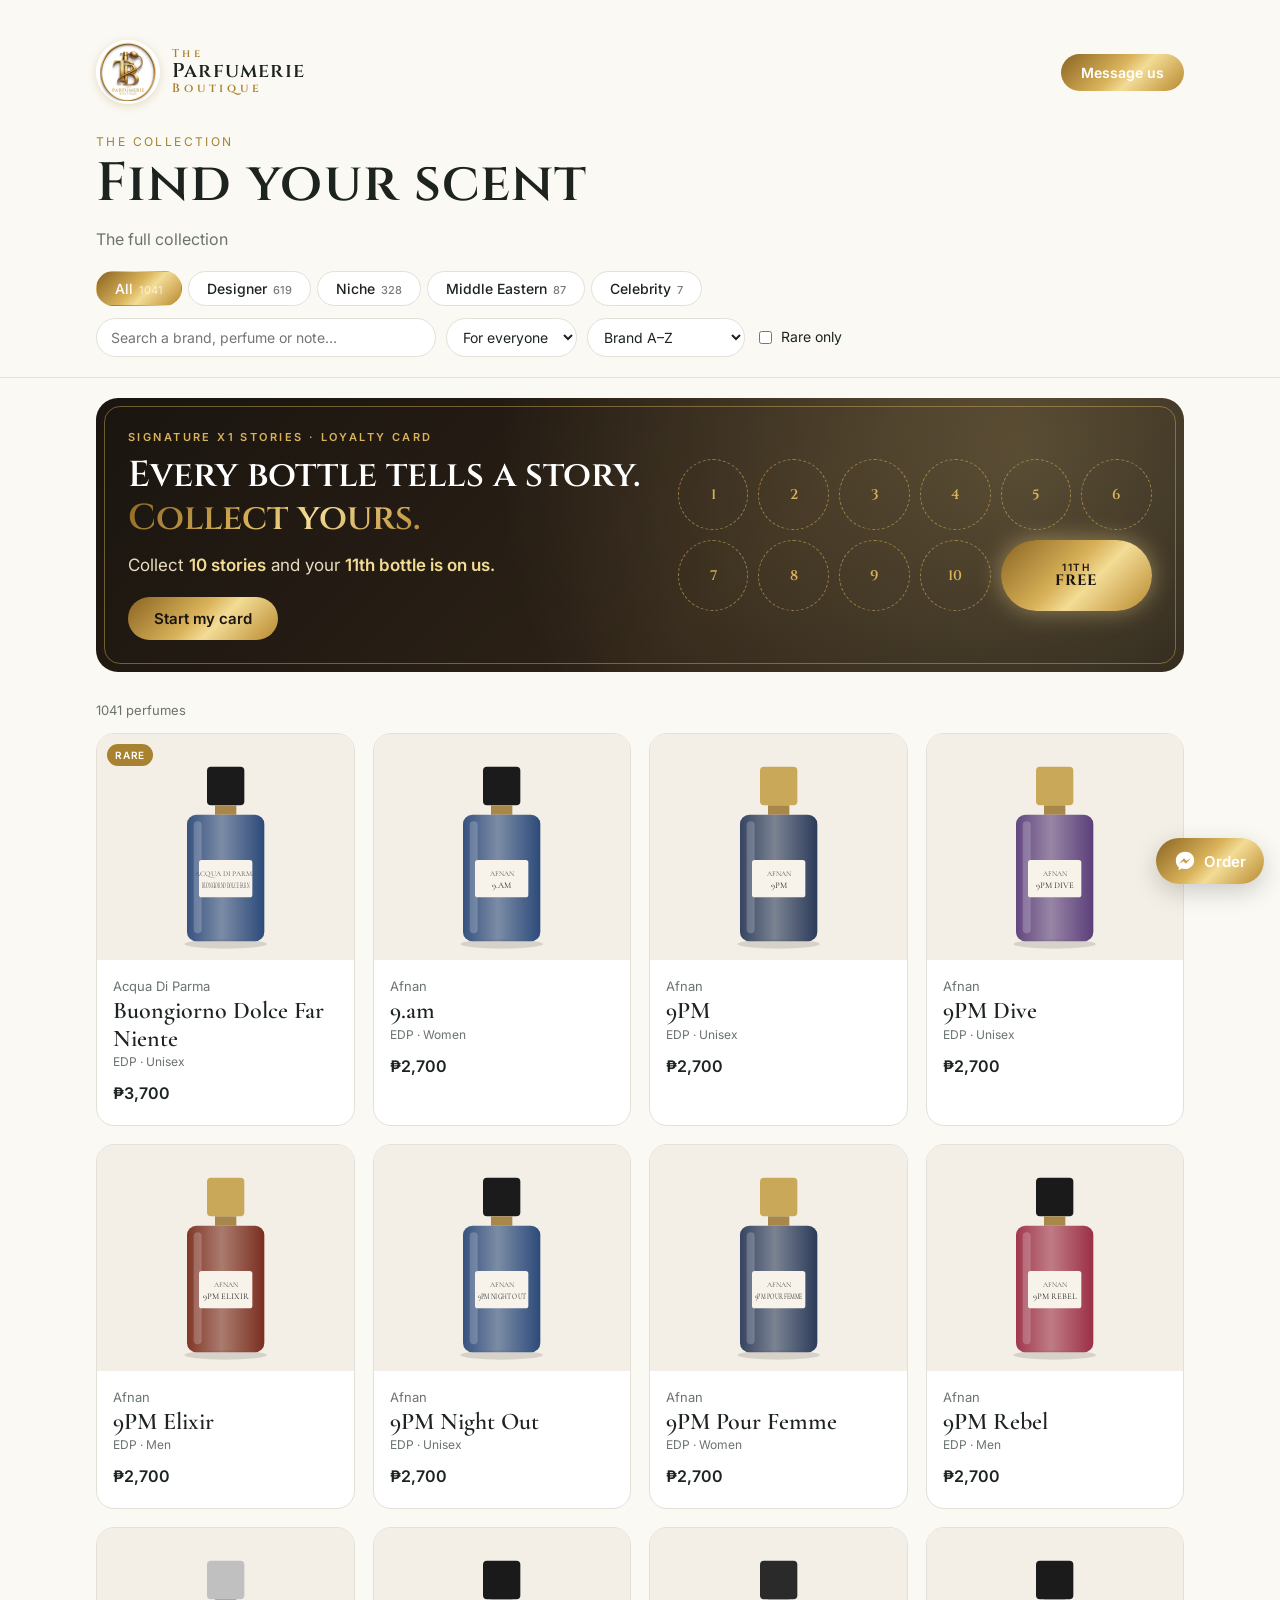
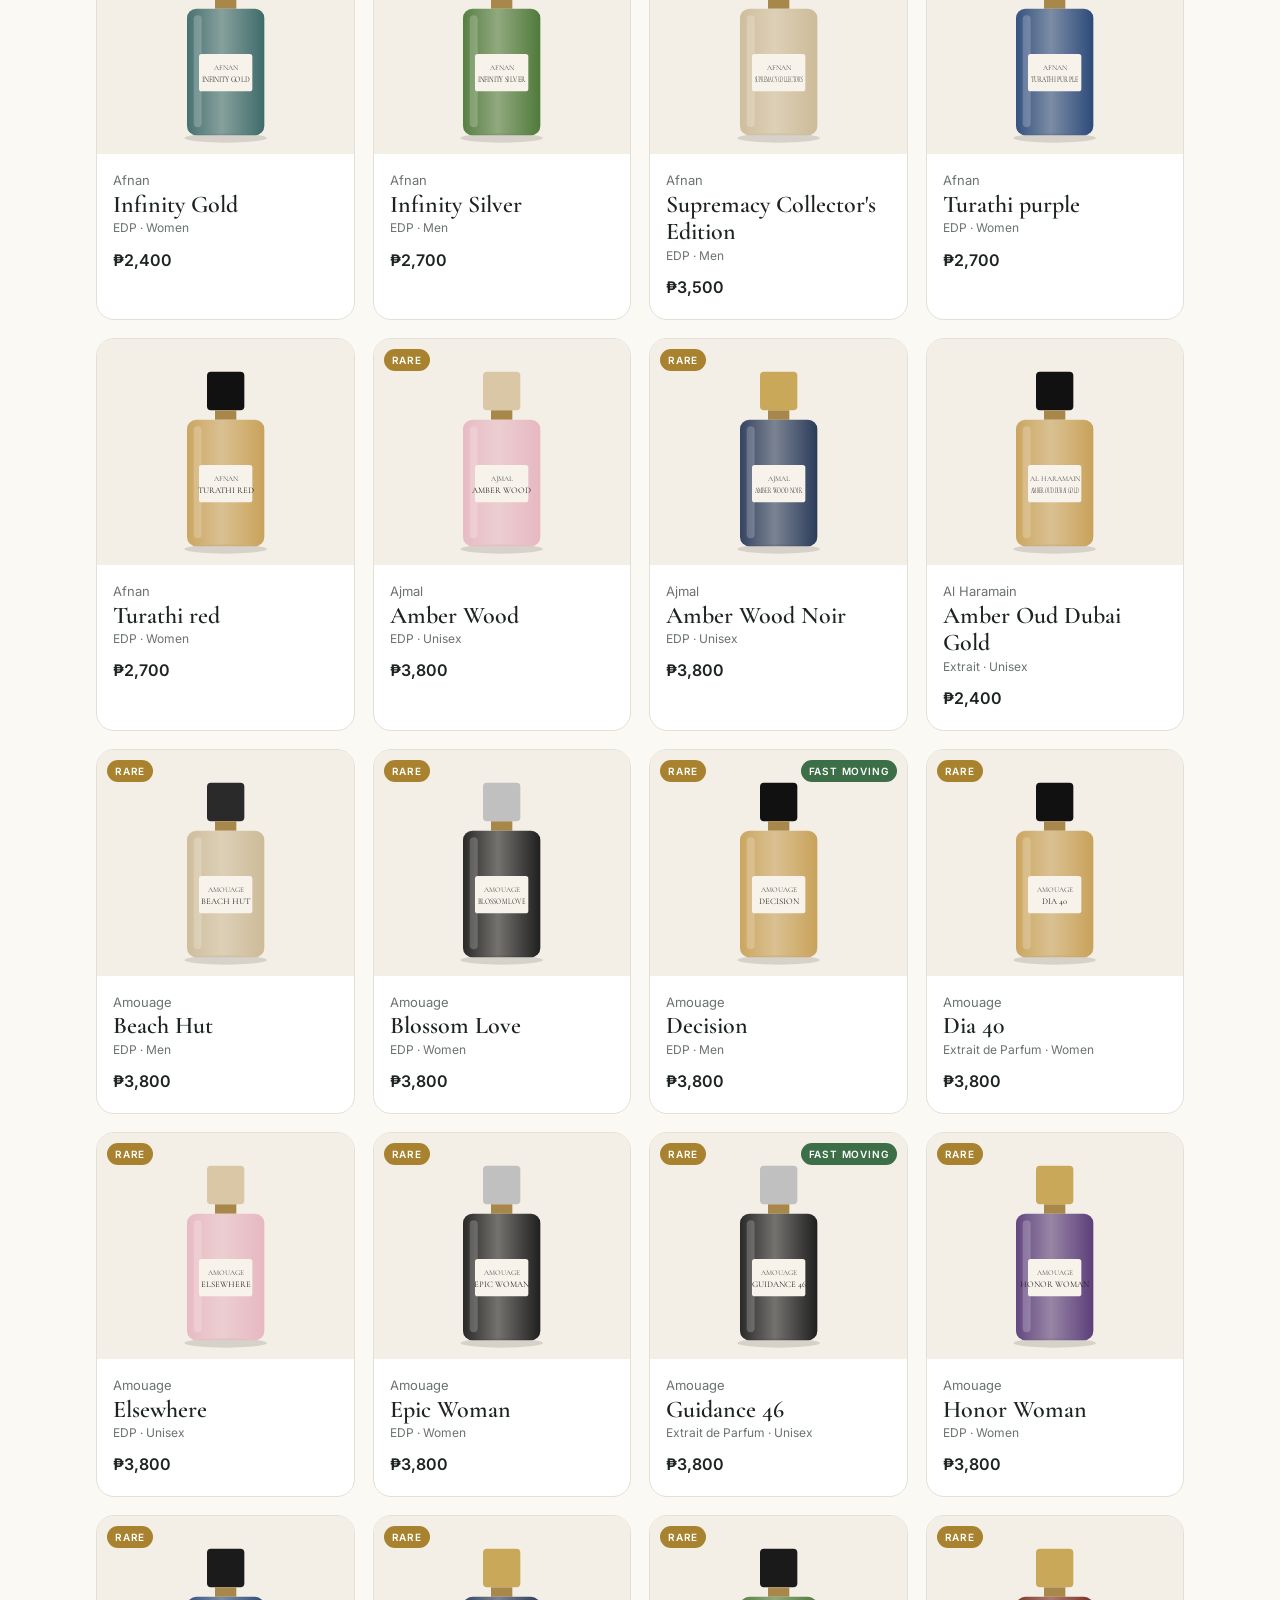
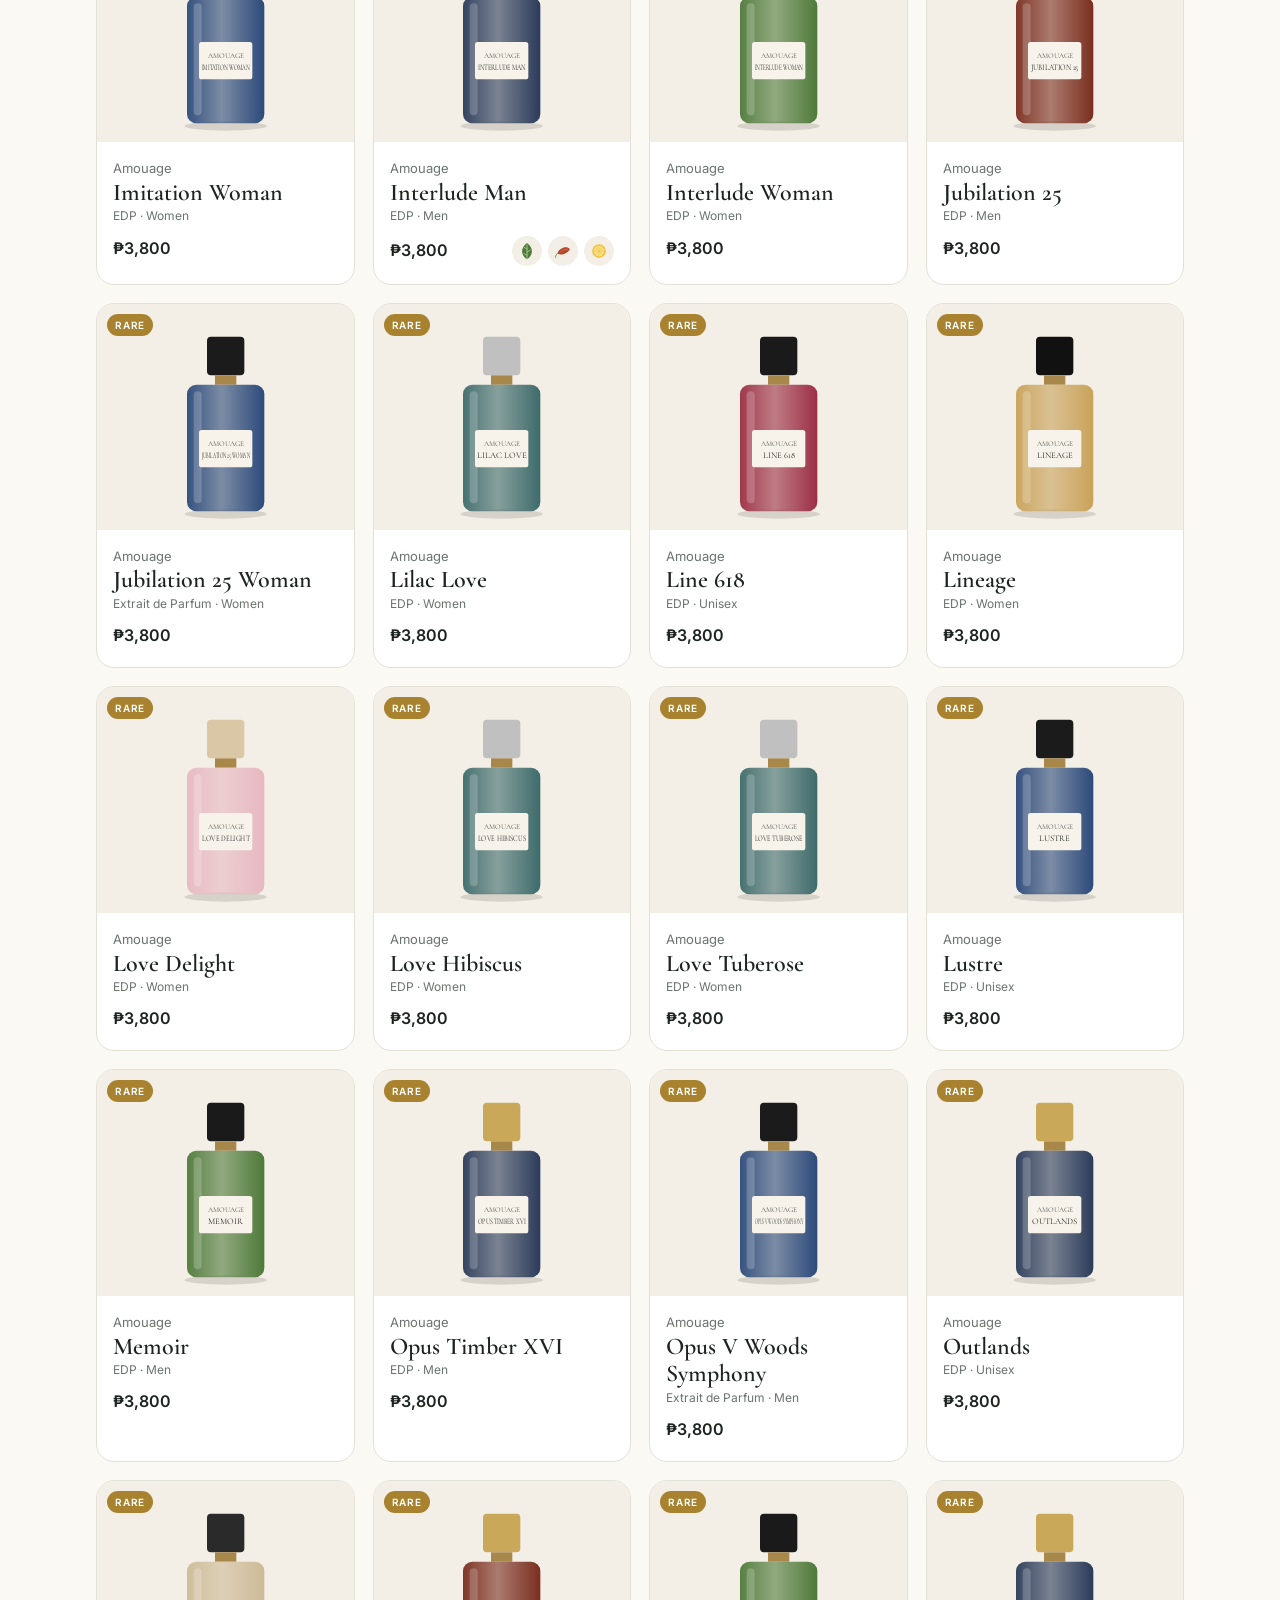
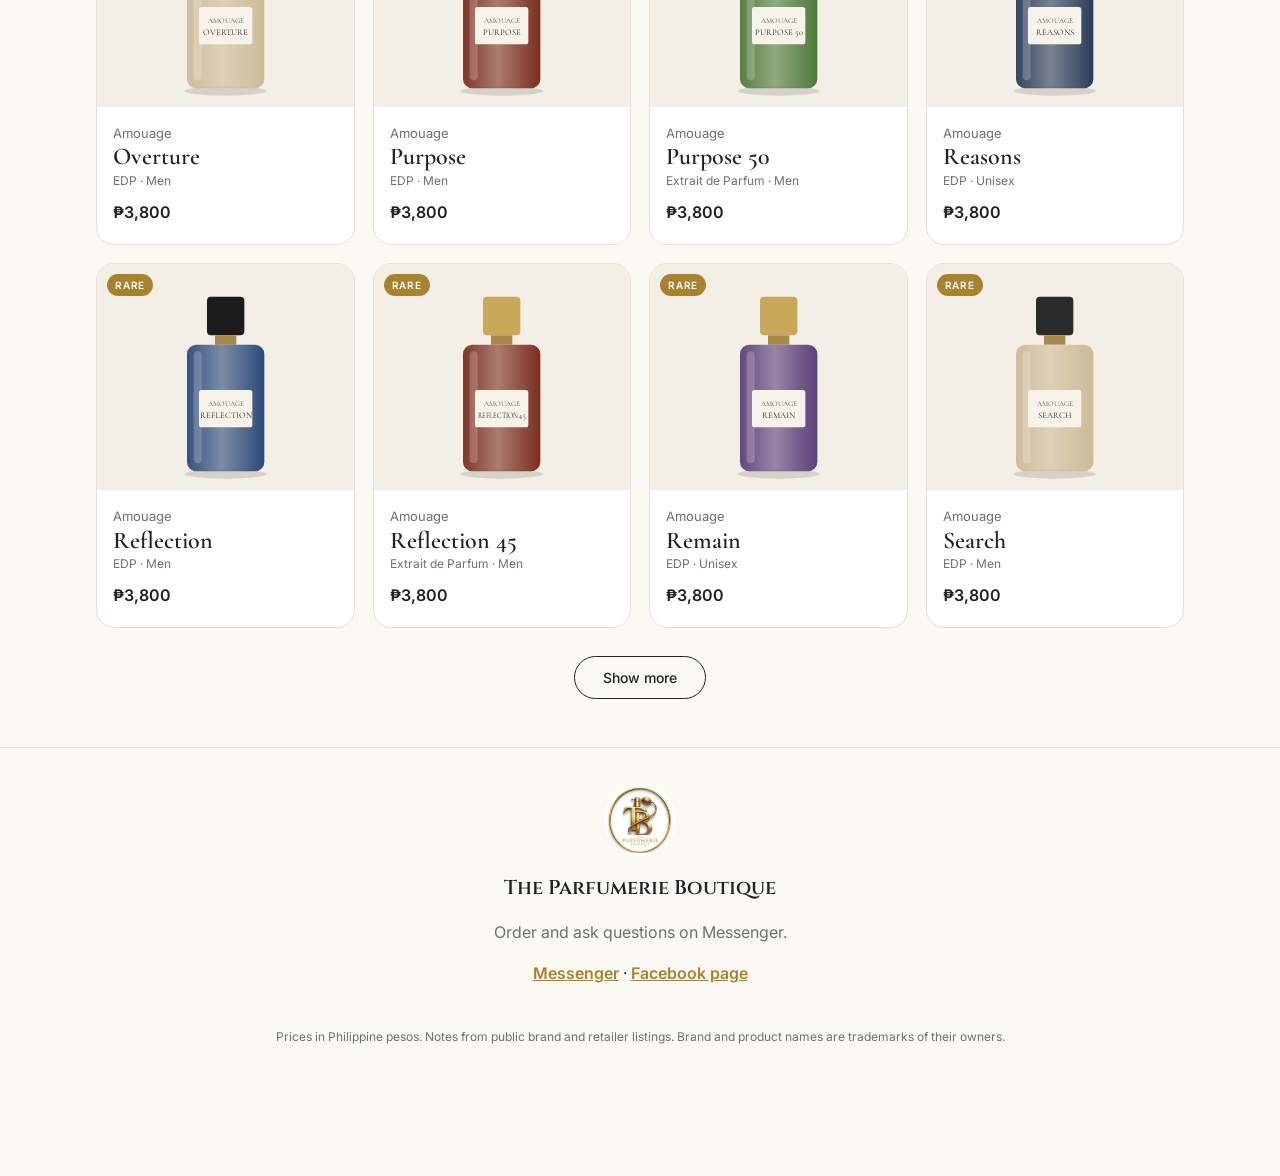
==== commit d2375570: "Add Signature X1 Stories loyalty banner above the catalog Co-Authored-By: Claude Opus 5.5 <noreply@a" ====
--- a/perfume/index.html
+++ b/perfume/index.html
@@ -40,6 +40,18 @@
 </header>
 
 <main class="wrap">
+  <section class="promo" aria-labelledby="promoTitle">
+    <div class="promo-text">
+      <p class="promo-eyebrow">Signature X1 Stories · Loyalty Card</p>
+      <h2 id="promoTitle">Every bottle tells a story.<br><em>Collect yours.</em></h2>
+      <p class="promo-offer">Collect <b>10 stories</b> and your <b>11th bottle is on us.</b></p>
+      <a class="promo-cta" href="https://m.me/theparfumerieboutique?text=Hi!%20I'd%20like%20to%20start%20my%20Signature%20X1%20Stories%20card." target="_blank" rel="noopener">Start my card</a>
+    </div>
+    <ol class="stamps" aria-label="10 stamps, then the 11th bottle is free">
+      <li>1</li><li>2</li><li>3</li><li>4</li><li>5</li><li>6</li><li>7</li><li>8</li><li>9</li><li>10</li>
+      <li class="free"><span>11th</span>FREE</li>
+    </ol>
+  </section>
   <p id="count" class="muted count"></p>
   <div id="grid" class="grid"></div>
   <button id="more" class="more">Show more</button>
--- a/perfume/style.css
+++ b/perfume/style.css
@@ -140,3 +140,22 @@
   .brand span{font-size:16px}
   .msg-top{display:none}
 }
+
+/* Signature X1 Stories loyalty banner */
+.promo{position:relative;overflow:hidden;display:grid;grid-template-columns:1.1fr 1fr;gap:28px;align-items:center;margin:4px 0 28px;padding:32px;border-radius:22px;color:#f7ecd0;
+  background:radial-gradient(circle at 85% 20%,rgba(243,220,149,.25),transparent 55%),linear-gradient(135deg,#1a1510,#2c2116 60%,#1a1510)}
+.promo::after{content:"";position:absolute;inset:8px;border:1px solid rgba(217,178,90,.45);border-radius:16px;pointer-events:none}
+.promo-eyebrow{font:600 11px Inter,sans-serif;letter-spacing:.22em;text-transform:uppercase;color:#d9b25a;margin:0 0 10px}
+.promo h2{font-family:Cinzel,serif;font-size:clamp(24px,3.4vw,36px);line-height:1.2;color:#fff}
+.promo h2 em{font-style:normal;background:var(--gold-grad);-webkit-background-clip:text;background-clip:text;color:transparent}
+.promo-offer{font-size:17px;margin:12px 0 18px;color:#e9dcc0}
+.promo-offer b{color:#f3dc95;font-weight:600}
+.promo-cta{position:relative;z-index:1;display:inline-block;font:600 15px Inter,sans-serif;text-decoration:none;color:#1a1510;background:var(--gold-grad);padding:12px 26px;border-radius:999px}
+.stamps{position:relative;z-index:1;list-style:none;margin:0;padding:0;display:grid;grid-template-columns:repeat(6,1fr);gap:10px}
+.stamps li{aspect-ratio:1;border-radius:50%;border:1.5px dashed rgba(217,178,90,.6);display:grid;place-items:center;font:600 14px Cinzel,serif;color:#d9b25a}
+.stamps li.free{grid-column:span 2;aspect-ratio:auto;border-radius:999px;border:none;background:var(--gold-grad);color:#1a1510;font:700 15px Cinzel,serif;letter-spacing:.08em;display:flex;flex-direction:column;justify-content:center;line-height:1.1;box-shadow:0 0 24px rgba(243,220,149,.45)}
+.stamps li.free span{font:600 10px Inter,sans-serif;letter-spacing:.14em;text-transform:uppercase}
+@media (max-width:760px){
+  .promo{grid-template-columns:1fr;padding:24px 20px}
+  .stamps{gap:8px}
+}
